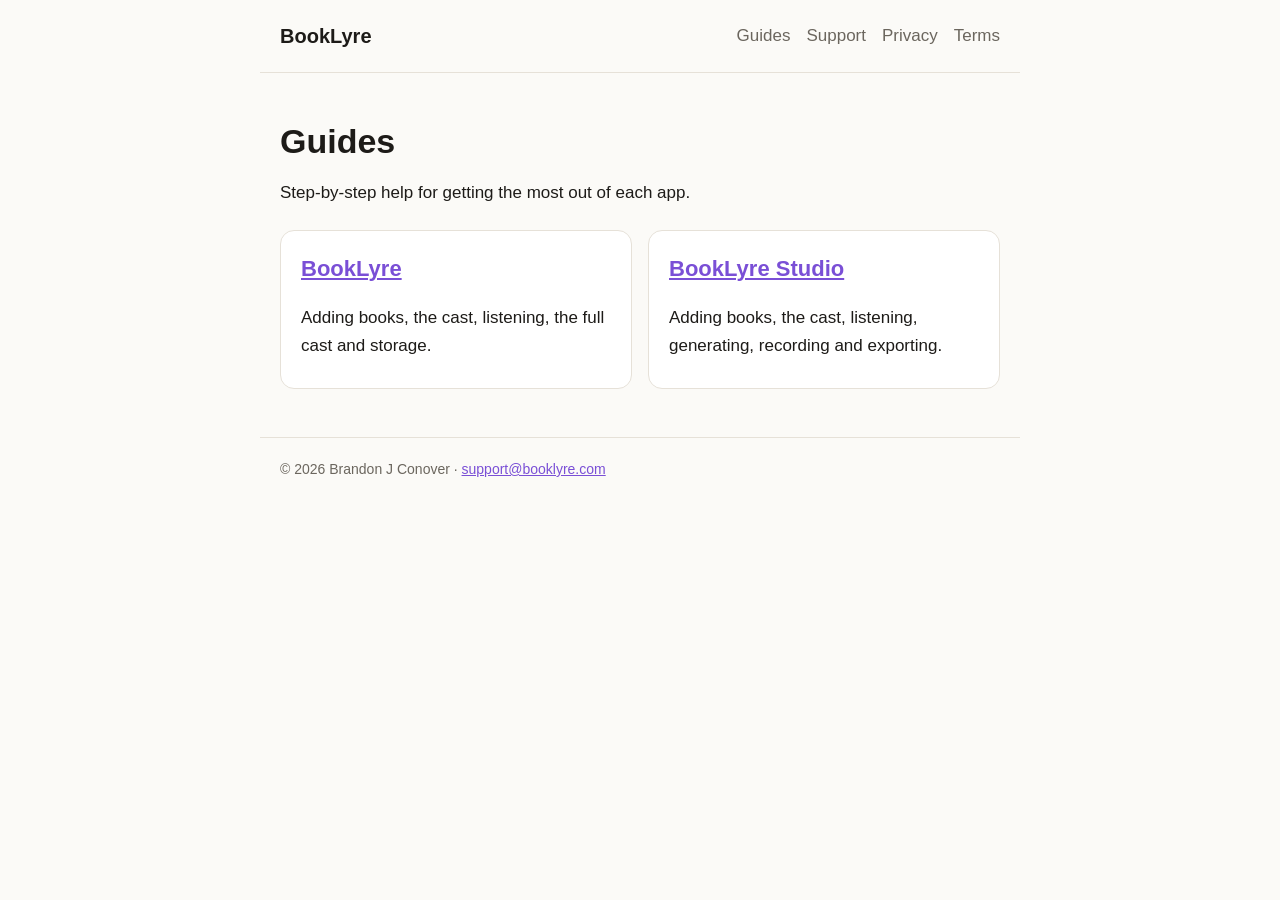
==== guides/index.html @ 43cf7305 "Add getting-started guides for BookLyre and BookLyre Studio Co-Authored-By: Claude Opus 5.5 (1M cont" ====
<!doctype html>
<html lang="en">
<head>
<meta charset="utf-8">
<meta name="viewport" content="width=device-width, initial-scale=1">
<title>BookLyre Guides</title>
<meta name="description" content="BookLyre Guides">
<link rel="stylesheet" href="../style.css">
</head>
<body>
<header class="site"><a class="brand" href="../">BookLyre</a>
<nav><a href="../guides/">Guides</a><a href="../support/">Support</a><a href="../privacy/booklyre/">Privacy</a><a href="../terms/booklyre/">Terms</a></nav></header>
<main>
<h1>Guides</h1><p>Step-by-step help for getting the most out of each app.</p><div class="cards"><section class="card"><h2><a href="booklyre/">BookLyre</a></h2><p>Adding books, the cast, listening, the full cast and storage.</p></section><section class="card"><h2><a href="booklyre-studio/">BookLyre Studio</a></h2><p>Adding books, the cast, listening, generating, recording and exporting.</p></section></div>
</main>
<footer class="site">&copy; 2026 Brandon J Conover &middot; <a href="mailto:support@booklyre.com">support@booklyre.com</a></footer>
</body>
</html>
---- style.css ----
:root {
  --bg: #fbfaf7; --fg: #1d1b18; --muted: #6b665e; --line: #e6e1d8;
  --card: #ffffff; --accent: #7a4fd6;
  color-scheme: light dark;
}
@media (prefers-color-scheme: dark) {
  :root { --bg: #151413; --fg: #ece8e1; --muted: #a39d93; --line: #2d2a27; --card: #1d1c1a; --accent: #b39af0; }
}
* { box-sizing: border-box; }
body {
  margin: 0; background: var(--bg); color: var(--fg);
  font: 17px/1.6 -apple-system, BlinkMacSystemFont, "Segoe UI", Roboto, sans-serif;
}
a { color: var(--accent); }
header.site, main, footer.site { max-width: 760px; margin: 0 auto; padding: 0 20px; }
header.site { display: flex; align-items: center; justify-content: space-between; flex-wrap: wrap; gap: 8px; padding-top: 20px; padding-bottom: 20px; border-bottom: 1px solid var(--line); }
.brand { font-weight: 700; font-size: 20px; color: var(--fg); text-decoration: none; }
nav { display: flex; gap: 16px; flex-wrap: wrap; }
nav a { text-decoration: none; color: var(--muted); }
nav a:hover { color: var(--fg); }
main { padding-top: 24px; padding-bottom: 48px; }
h1 { font-size: 34px; line-height: 1.2; margin: 24px 0 12px; }
h2 { font-size: 22px; margin-top: 36px; }
h3 { font-size: 18px; margin-top: 24px; margin-bottom: 4px; }
.hero p { font-size: 19px; color: var(--muted); }
.cards { display: grid; grid-template-columns: repeat(auto-fit, minmax(260px, 1fr)); gap: 16px; margin-top: 24px; }
.card { background: var(--card); border: 1px solid var(--line); border-radius: 14px; padding: 4px 20px 12px; }
.card h2 { margin-top: 16px; }
.links { font-size: 15px; }
.switch { font-size: 14px; color: var(--muted); border-bottom: 1px solid var(--line); padding-bottom: 12px; }
footer.site { padding-top: 20px; padding-bottom: 32px; border-top: 1px solid var(--line); font-size: 14px; color: var(--muted); }
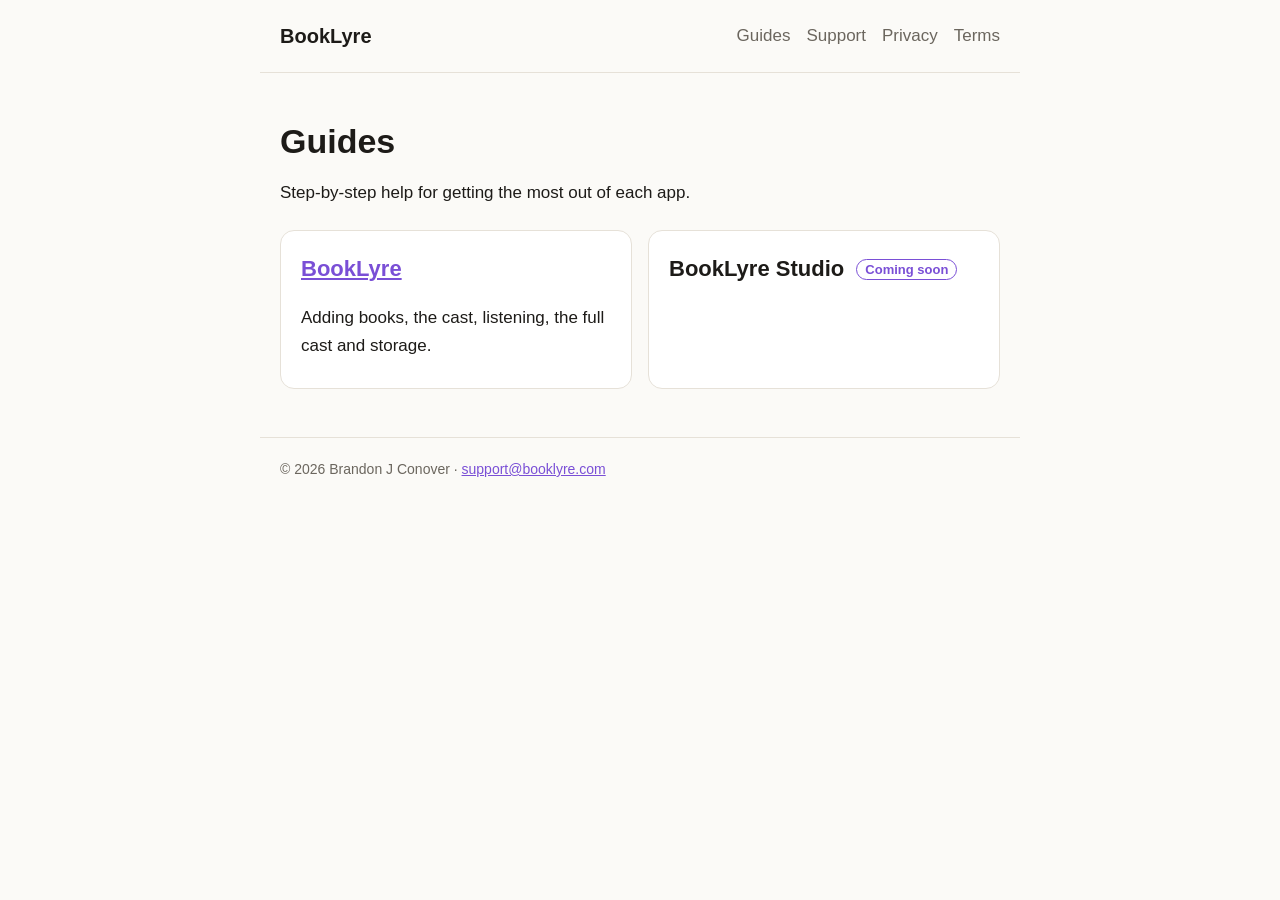
==== commit eb4d62e4: "Mark BookLyre Studio as coming soon Co-Authored-By: Claude Opus 5.5 (1M context) <noreply@anthropic." ====
--- a/guides/index.html
+++ b/guides/index.html
@@ -11,7 +11,7 @@
 <header class="site"><a class="brand" href="../">BookLyre</a>
 <nav><a href="../guides/">Guides</a><a href="../support/">Support</a><a href="../privacy/booklyre/">Privacy</a><a href="../terms/booklyre/">Terms</a></nav></header>
 <main>
-<h1>Guides</h1><p>Step-by-step help for getting the most out of each app.</p><div class="cards"><section class="card"><h2><a href="booklyre/">BookLyre</a></h2><p>Adding books, the cast, listening, the full cast and storage.</p></section><section class="card"><h2><a href="booklyre-studio/">BookLyre Studio</a></h2><p>Adding books, the cast, listening, generating, recording and exporting.</p></section></div>
+<h1>Guides</h1><p>Step-by-step help for getting the most out of each app.</p><div class="cards"><section class="card"><h2><a href="booklyre/">BookLyre</a></h2><p>Adding books, the cast, listening, the full cast and storage.</p></section><section class="card"><h2>BookLyre Studio <span class="soon">Coming soon</span></h2></section></div>
 </main>
 <footer class="site">&copy; 2026 Brandon J Conover &middot; <a href="mailto:support@booklyre.com">support@booklyre.com</a></footer>
 </body>
--- a/style.css
+++ b/style.css
@@ -29,3 +29,4 @@
 .links { font-size: 15px; }
 .switch { font-size: 14px; color: var(--muted); border-bottom: 1px solid var(--line); padding-bottom: 12px; }
 footer.site { padding-top: 20px; padding-bottom: 32px; border-top: 1px solid var(--line); font-size: 14px; color: var(--muted); }
+.soon { font-size: 13px; font-weight: 600; color: var(--accent); border: 1px solid var(--accent); border-radius: 999px; padding: 2px 8px; vertical-align: middle; margin-left: 6px; white-space: nowrap; }
